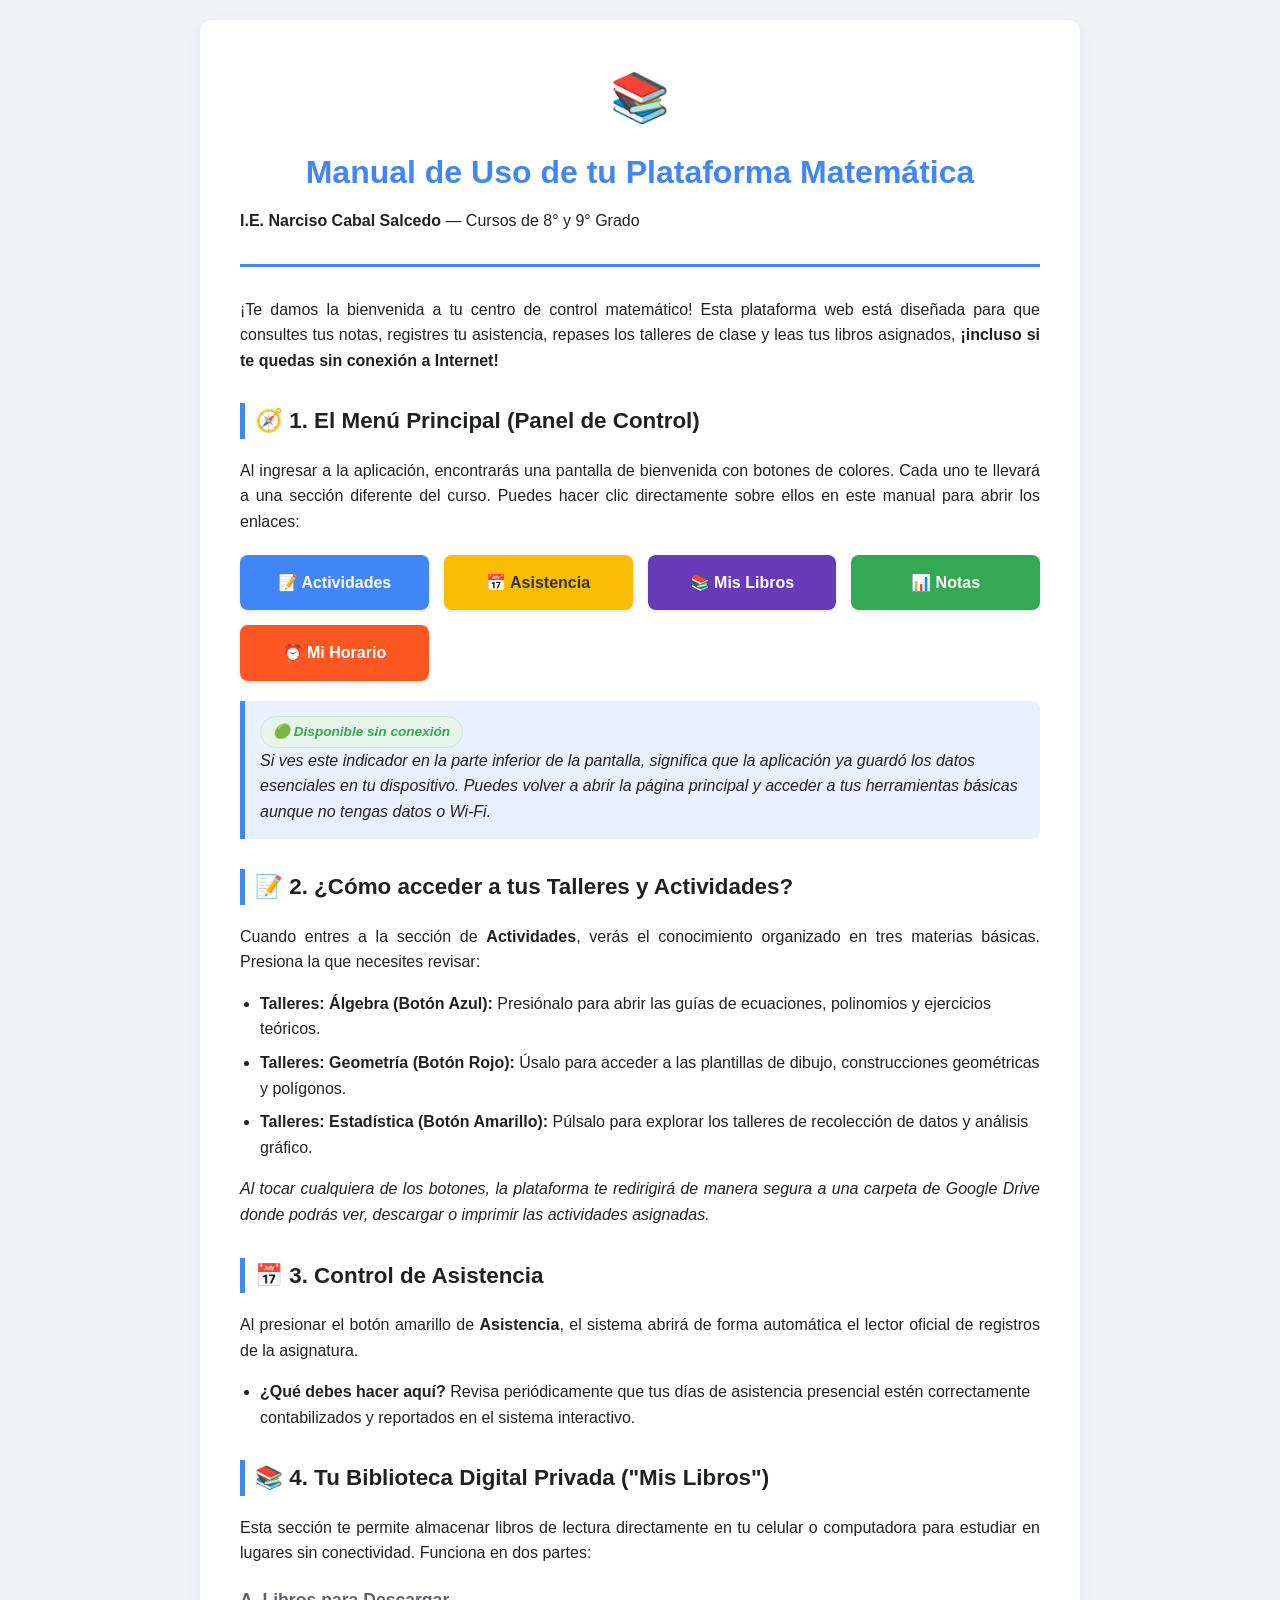
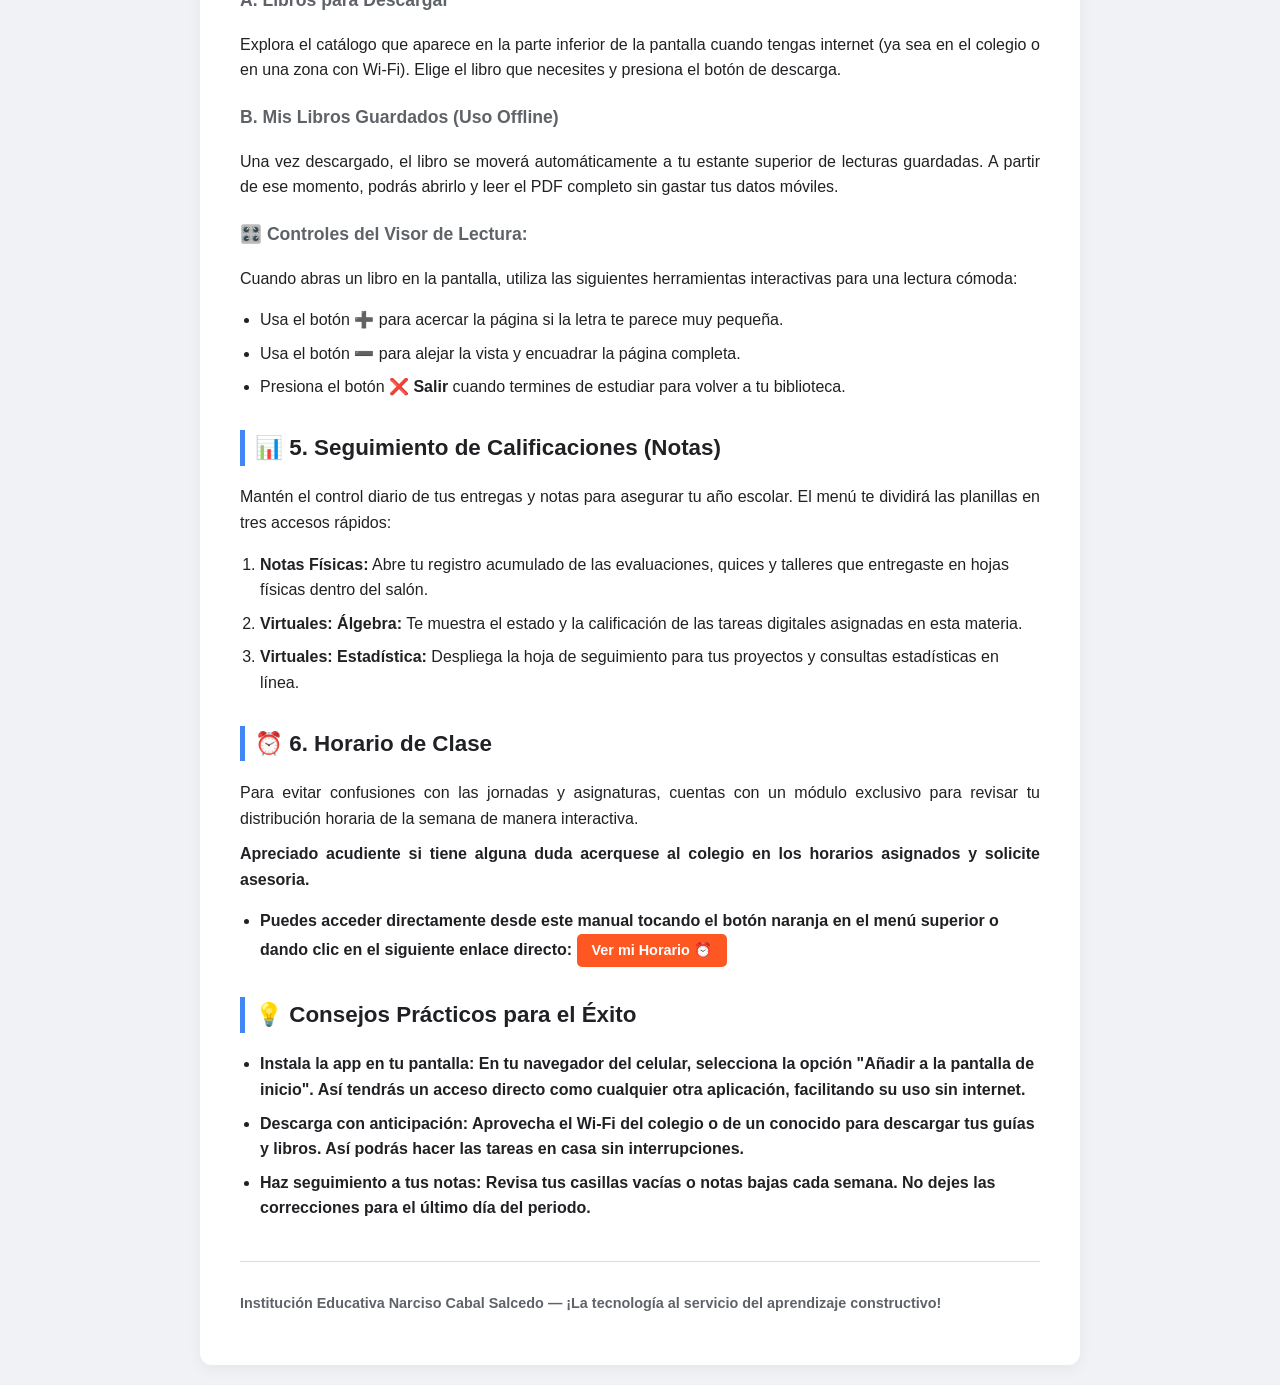
==== guia-usuario.html @ 45afc17b "Add files via upload" ====
<!DOCTYPE html>
<html lang="es">
<head>
    <meta charset="UTF-8">
    <meta name="viewport" content="width=device-width, initial-scale=1.0">
    <title>Manual de Usuario - Plataforma de Matemáticas</title>
    <style>
        :root {
            --primary: #4285F4;
            --success: #34A853;
            --warning: #FBBC04;
            --danger: #EA4335;
            --purple: #673AB7;
            --orange: #FF5722; /* Nuevo color para el horario */
            --dark: #202124;
            --light: #f8f9fa;
            --gray: #5f6368;
        }

        body {
            font-family: 'Segoe UI', Tahoma, Geneva, Verdana, sans-serif;
            line-height: 1.6;
            color: var(--dark);
            background-color: #f0f2f5;
            margin: 0;
            padding: 20px;
        }

        .guide-container {
            max-width: 800px;
            margin: 0 auto;
            background: white;
            padding: 40px;
            border-radius: 12px;
            box-shadow: 0 4px 15px rgba(0,0,0,0.05);
        }

        header {
            text-align: center;
            border-bottom: 3px solid var(--primary);
            padding-bottom: 20px;
            margin-bottom: 30px;
        }

        .logo-placeholder {
            font-size: 3rem;
            margin-bottom: 10px;
        }

        h1 {
            color: var(--primary);
            margin: 0 0 10px 0;
            font-size: 2rem;
        }

        h2 {
            color: var(--dark);
            border-left: 5px solid var(--primary);
            padding-left: 10px;
            margin-top: 30px;
            font-size: 1.4rem;
        }

        h3 {
            color: var(--gray);
            font-size: 1.1rem;
            margin-top: 20px;
        }

        p {
            margin: 10px 0;
            text-align: justify;
        }

        .grid-explicativo {
            display: grid;
            grid-template-columns: repeat(auto-fit, minmax(150px, 1fr));
            gap: 15px;
            margin: 20px 0;
        }

        .card-demo {
            padding: 15px;
            border-radius: 8px;
            color: white;
            font-weight: bold;
            text-align: center;
            box-shadow: 0 2px 5px rgba(0,0,0,0.1);
            text-decoration: none;
            transition: transform 0.2s;
        }

        .card-demo:hover {
            transform: scale(1.03);
            opacity: 0.9;
        }

        .blue { background-color: var(--primary); }
        .yellow { background-color: var(--warning); color: #333; }
        .purple { background-color: var(--purple); }
        .green { background-color: var(--success); }
        .orange { background-color: var(--orange); } /* Estilo naranja */

        .btn-inline {
            display: inline-block;
            background-color: var(--orange);
            color: white;
            padding: 5px 15px;
            border-radius: 5px;
            text-decoration: none;
            font-weight: bold;
            font-size: 0.9rem;
        }

        ul, ol {
            padding-left: 20px;
        }

        li {
            margin-bottom: 8px;
        }

        blockquote {
            background-color: #e8f0fe;
            border-left: 5px solid var(--primary);
            margin: 20px 0;
            padding: 15px;
            border-radius: 0 8px 8px 0;
            font-style: italic;
        }

        .badge-offline {
            display: inline-block;
            background: #e6f4ea;
            color: var(--success);
            padding: 4px 12px;
            border-radius: 16px;
            font-size: 0.85rem;
            font-weight: bold;
            border: 1px solid #ceead6;
        }

        footer {
            margin-top: 40px;
            text-align: center;
            font-size: 0.9rem;
            color: var(--gray);
            border-top: 1px solid #dadce0;
            padding-top: 20px;
        }

        @media print {
            body { background: white; padding: 0; }
            .guide-container { box-shadow: none; padding: 0; }
            .card-demo { border: 1px solid #000; color: #000 !important; background: none !important; }
        }
    </style>
</head>
<body>

    <div class="guide-container">
        <header>
            <div class="logo-placeholder">📚</div>
            <h1>Manual de Uso de tu Plataforma Matemática</h1>
            <p><strong>I.E. Narciso Cabal Salcedo</strong> — Cursos de 8° y 9° Grado</p>
        </header>

        <p>¡Te damos la bienvenida a tu centro de control matemático! Esta plataforma web está diseñada para que consultes tus notas, registres tu asistencia, repases los talleres de clase y leas tus libros asignados, <strong>¡incluso si te quedas sin conexión a Internet!</strong></p>

        <h2>🧭 1. El Menú Principal (Panel de Control)</h2>
        <p>Al ingresar a la aplicación, encontrarás una pantalla de bienvenida con botones de colores. Cada uno te llevará a una sección diferente del curso. Puedes hacer clic directamente sobre ellos en este manual para abrir los enlaces:</p>
        
        <div class="grid-explicativo">
            <div class="card-demo blue">📝 Actividades</div>
            <div class="card-demo yellow">📅 Asistencia</div>
            <div class="card-demo purple">📚 Mis Libros</div>
            <div class="card-demo green">📊 Notas</div>
            <a href="https://hefaro.github.io/Horario-de-clase/" target="_blank" class="card-demo orange">⏰ Mi Horario</a>
        </div>

        <blockquote>
            <span class="badge-offline">🟢 Disponible sin conexión</span><br>
            Si ves este indicador en la parte inferior de la pantalla, significa que la aplicación ya guardó los datos esenciales en tu dispositivo. Puedes volver a abrir la página principal y acceder a tus herramientas básicas aunque no tengas datos o Wi-Fi.
        </blockquote>

        <h2>📝 2. ¿Cómo acceder a tus Talleres y Actividades?</h2>
        <p>Cuando entres a la sección de <strong>Actividades</strong>, verás el conocimiento organizado en tres materias básicas. Presiona la que necesites revisar:</p>
        <ul>
            <li><strong>Talleres: Álgebra (Botón Azul):</strong> Presiónalo para abrir las guías de ecuaciones, polinomios y ejercicios teóricos.</li>
            <li><strong>Talleres: Geometría (Botón Rojo):</strong> Úsalo para acceder a las plantillas de dibujo, construcciones geométricas y polígonos.</li>
            <li><strong>Talleres: Estadística (Botón Amarillo):</strong> Púlsalo para explorar los talleres de recolección de datos y análisis gráfico.</li>
        </ul>
        <p><em>Al tocar cualquiera de los botones, la plataforma te redirigirá de manera segura a una carpeta de Google Drive donde podrás ver, descargar o imprimir las actividades asignadas.</em></p>

        <h2>📅 3. Control de Asistencia</h2>
        <p>Al presionar el botón amarillo de <strong>Asistencia</strong>, el sistema abrirá de forma automática el lector oficial de registros de la asignatura.</p>
        <ul>
            <li><strong>¿Qué debes hacer aquí?</strong> Revisa periódicamente que tus días de asistencia presencial estén correctamente contabilizados y reportados en el sistema interactivo.</li>
        </ul>

        <h2>📚 4. Tu Biblioteca Digital Privada ("Mis Libros")</h2>
        <p>Esta sección te permite almacenar libros de lectura directamente en tu celular o computadora para estudiar en lugares sin conectividad. Funciona en dos partes:</p>
        
        <h3>A. Libros para Descargar</h3>
        <p>Explora el catálogo que aparece en la parte inferior de la pantalla cuando tengas internet (ya sea en el colegio o en una zona con Wi-Fi). Elige el libro que necesites y presiona el botón de descarga.</p>
        
        <h3>B. Mis Libros Guardados (Uso Offline)</h3>
        <p>Una vez descargado, el libro se moverá automáticamente a tu estante superior de lecturas guardadas. A partir de ese momento, podrás abrirlo y leer el PDF completo sin gastar tus datos móviles.</p>
        
        <h3>🎛️ Controles del Visor de Lectura:</h3>
        <p>Cuando abras un libro en la pantalla, utiliza las siguientes herramientas interactivas para una lectura cómoda:</p>
        <ul>
            <li>Usa el botón <strong>➕</strong> para acercar la página si la letra te parece muy pequeña.</li>
            <li>Usa el botón <strong>➖</strong> para alejar la vista y encuadrar la página completa.</li>
            <li>Presiona el botón <strong>❌ Salir</strong> cuando termines de estudiar para volver a tu biblioteca.</li>
        </ul>

        <h2>📊 5. Seguimiento de Calificaciones (Notas)</h2>
        <p>Mantén el control diario de tus entregas y notas para asegurar tu año escolar. El menú te dividirá las planillas en tres accesos rápidos:</p>
        <ol>
            <li><strong>Notas Físicas:</strong> Abre tu registro acumulado de las evaluaciones, quices y talleres que entregaste en hojas físicas dentro del salón.</li>
            <li><strong>Virtuales: Álgebra:</strong> Te muestra el estado y la calificación de las tareas digitales asignadas en esta materia.</li>
            <li><strong>Virtuales: Estadística:</strong> Despliega la hoja de seguimiento para tus proyectos y consultas estadísticas en línea.</li>
        </ol>

        <h2>⏰ 6. Horario de Clase</h2>
        <p>Para evitar confusiones con las jornadas y asignaturas, cuentas con un módulo exclusivo para revisar tu distribución horaria de la semana de manera interactiva.</p>

            <p><strong>Apreciado acudiente si tiene alguna duda acerquese al colegio en los horarios asignados y solicite asesoria.</li>
        </p>

        <ul>
            <li>Puedes acceder directamente desde este manual tocando el botón naranja en el menú superior o dando clic en el siguiente enlace directo: <a href="https://hefaro.github.io/Horario-de-clase/" target="_blank" class="btn-inline">Ver mi Horario ⏰</a></li>
        </ul>

        <h2>💡 Consejos Prácticos para el Éxito</h2>
        <ul>
            <li><strong>Instala la app en tu pantalla:</strong> En tu navegador del celular, selecciona la opción "Añadir a la pantalla de inicio". Así tendrás un acceso directo como cualquier otra aplicación, facilitando su uso sin internet.</li>
            <li><strong>Descarga con anticipación:</strong> Aprovecha el Wi-Fi del colegio o de un conocido para descargar tus guías y libros. Así podrás hacer las tareas en casa sin interrupciones.</li>
            <li><strong>Haz seguimiento a tus notas:</strong> Revisa tus casillas vacías o notas bajas cada semana. No dejes las correcciones para el último día del periodo.</li>
        </ul>

        <footer>
            <p>Institución Educativa Narciso Cabal Salcedo — ¡La tecnología al servicio del aprendizaje constructivo!</p>
        </footer>
    </div>

</body>
</html>
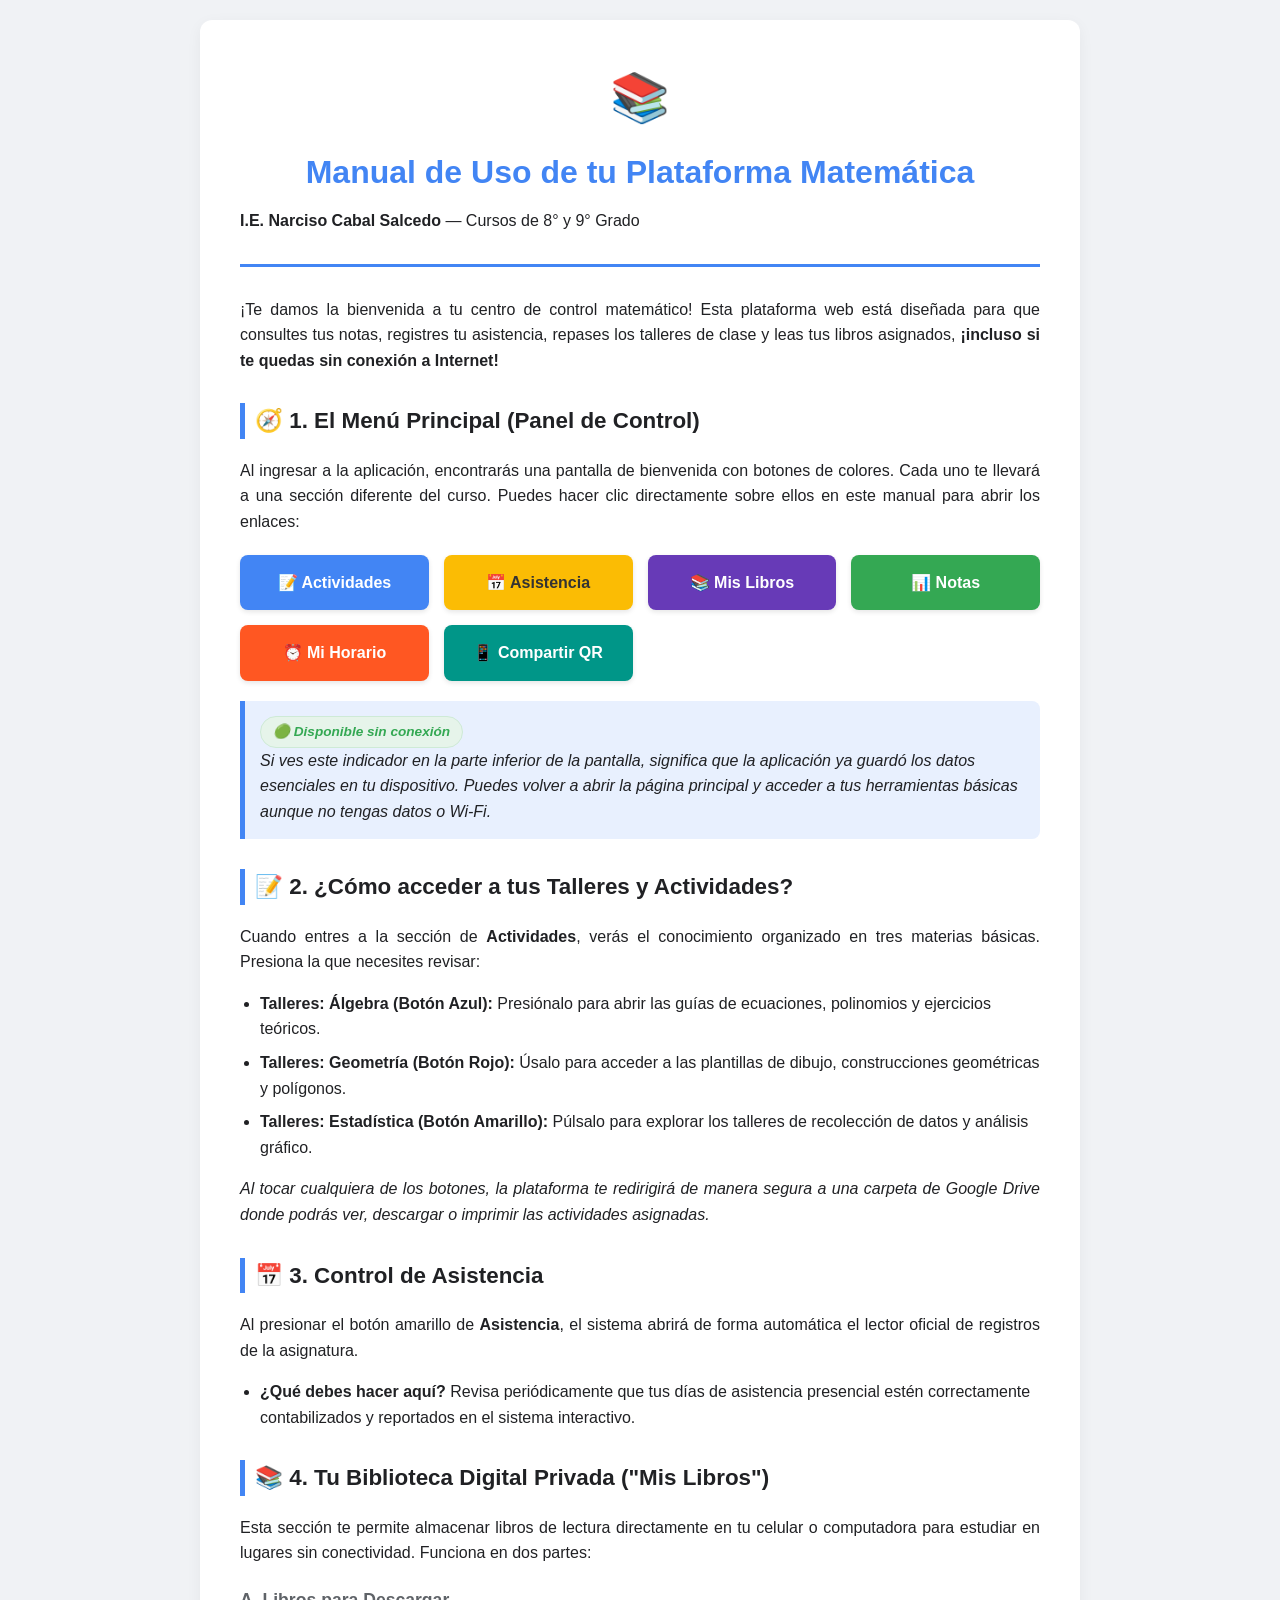
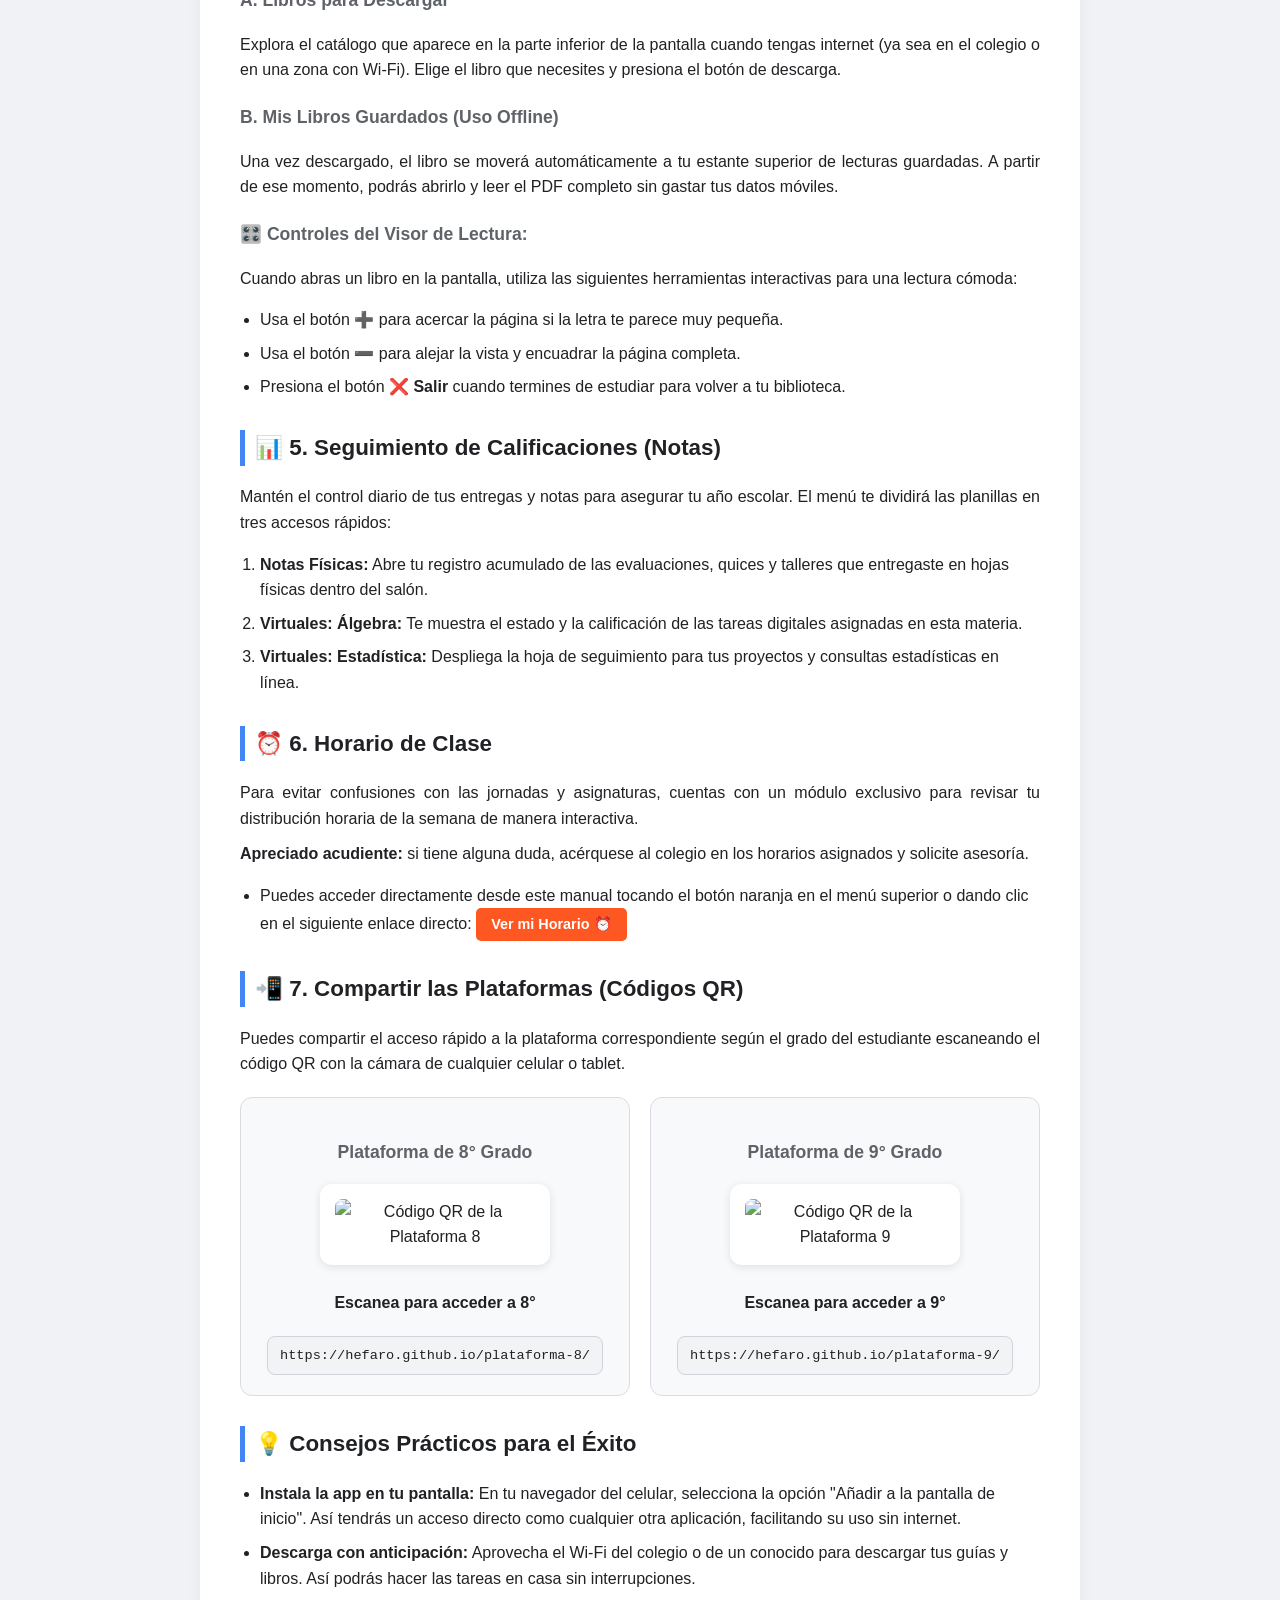
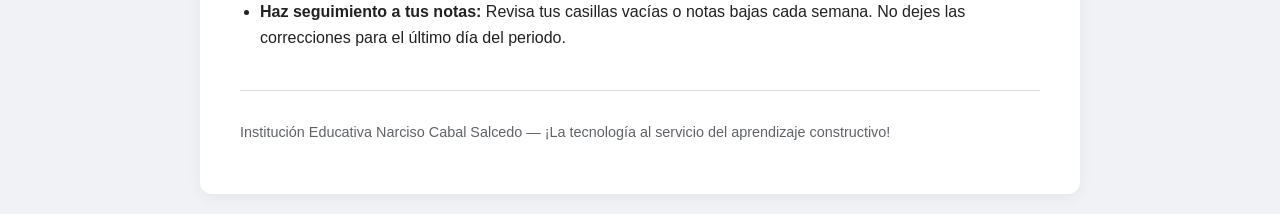
==== commit 47287499: "Add files via upload" ====
--- a/guia-usuario.html
+++ b/guia-usuario.html
@@ -11,7 +11,8 @@
             --warning: #FBBC04;
             --danger: #EA4335;
             --purple: #673AB7;
-            --orange: #FF5722; /* Nuevo color para el horario */
+            --orange: #FF5722;
+            --teal: #009688;
             --dark: #202124;
             --light: #f8f9fa;
             --gray: #5f6368;
@@ -99,7 +100,8 @@
         .yellow { background-color: var(--warning); color: #333; }
         .purple { background-color: var(--purple); }
         .green { background-color: var(--success); }
-        .orange { background-color: var(--orange); } /* Estilo naranja */
+        .orange { background-color: var(--orange); }
+        .teal { background-color: var(--teal); }
 
         .btn-inline {
             display: inline-block;
@@ -112,6 +114,52 @@
             font-size: 0.9rem;
         }
 
+        .qr-wrapper {
+            display: grid;
+            grid-template-columns: repeat(auto-fit, minmax(240px, 1fr));
+            gap: 20px;
+            margin: 20px 0;
+        }
+
+        .qr-section {
+            display: flex;
+            flex-direction: column;
+            align-items: center;
+            background-color: var(--light);
+            border: 1px solid #dadce0;
+            border-radius: 12px;
+            padding: 20px;
+            text-align: center;
+        }
+
+        .qr-card {
+            background: white;
+            padding: 15px;
+            border-radius: 12px;
+            box-shadow: 0 2px 8px rgba(0,0,0,0.1);
+            max-width: 200px;
+            margin-bottom: 15px;
+        }
+
+        .qr-card img {
+            width: 100%;
+            height: auto;
+            border-radius: 8px;
+            display: block;
+        }
+
+        .qr-url-box {
+            background-color: #f1f3f4;
+            border: 1px solid #ced4da;
+            border-radius: 8px;
+            padding: 8px 12px;
+            font-family: monospace;
+            font-size: 0.85rem;
+            color: var(--dark);
+            word-break: break-all;
+            margin-top: 10px;
+        }
+
         ul, ol {
             padding-left: 20px;
         }
@@ -153,6 +201,7 @@
             body { background: white; padding: 0; }
             .guide-container { box-shadow: none; padding: 0; }
             .card-demo { border: 1px solid #000; color: #000 !important; background: none !important; }
+            .qr-section { border: 1px solid #000; background: none; }
         }
     </style>
 </head>
@@ -176,6 +225,7 @@
             <div class="card-demo purple">📚 Mis Libros</div>
             <div class="card-demo green">📊 Notas</div>
             <a href="https://hefaro.github.io/Horario-de-clase/" target="_blank" class="card-demo orange">⏰ Mi Horario</a>
+            <a href="#compartir-qr" class="card-demo teal">📱 Compartir QR</a>
         </div>
 
         <blockquote>
@@ -226,12 +276,36 @@
         <h2>⏰ 6. Horario de Clase</h2>
         <p>Para evitar confusiones con las jornadas y asignaturas, cuentas con un módulo exclusivo para revisar tu distribución horaria de la semana de manera interactiva.</p>
 
-            <p><strong>Apreciado acudiente si tiene alguna duda acerquese al colegio en los horarios asignados y solicite asesoria.</li>
-        </p>
+        <p><strong>Apreciado acudiente:</strong> si tiene alguna duda, acérquese al colegio en los horarios asignados y solicite asesoría.</p>
 
         <ul>
             <li>Puedes acceder directamente desde este manual tocando el botón naranja en el menú superior o dando clic en el siguiente enlace directo: <a href="https://hefaro.github.io/Horario-de-clase/" target="_blank" class="btn-inline">Ver mi Horario ⏰</a></li>
         </ul>
+
+        <h2 id="compartir-qr">📲 7. Compartir las Plataformas (Códigos QR)</h2>
+        <p>Puedes compartir el acceso rápido a la plataforma correspondiente según el grado del estudiante escaneando el código QR con la cámara de cualquier celular o tablet.</p>
+
+        <div class="qr-wrapper">
+            <!-- QR Grado Octavo -->
+            <div class="qr-section">
+                <h3>Plataforma de 8° Grado</h3>
+                <div class="qr-card">
+                    <img src="https://api.qrserver.com/v1/create-qr-code/?size=250x250&data=https://hefaro.github.io/plataforma-8/" alt="Código QR de la Plataforma 8" loading="lazy">
+                </div>
+                <p><strong>Escanea para acceder a 8°</strong></p>
+                <div class="qr-url-box">https://hefaro.github.io/plataforma-8/</div>
+            </div>
+
+            <!-- QR Grado Noveno -->
+            <div class="qr-section">
+                <h3>Plataforma de 9° Grado</h3>
+                <div class="qr-card">
+                    <img src="https://api.qrserver.com/v1/create-qr-code/?size=250x250&data=https://hefaro.github.io/plataforma-9/" alt="Código QR de la Plataforma 9" loading="lazy">
+                </div>
+                <p><strong>Escanea para acceder a 9°</strong></p>
+                <div class="qr-url-box">https://hefaro.github.io/plataforma-9/</div>
+            </div>
+        </div>
 
         <h2>💡 Consejos Prácticos para el Éxito</h2>
         <ul>
